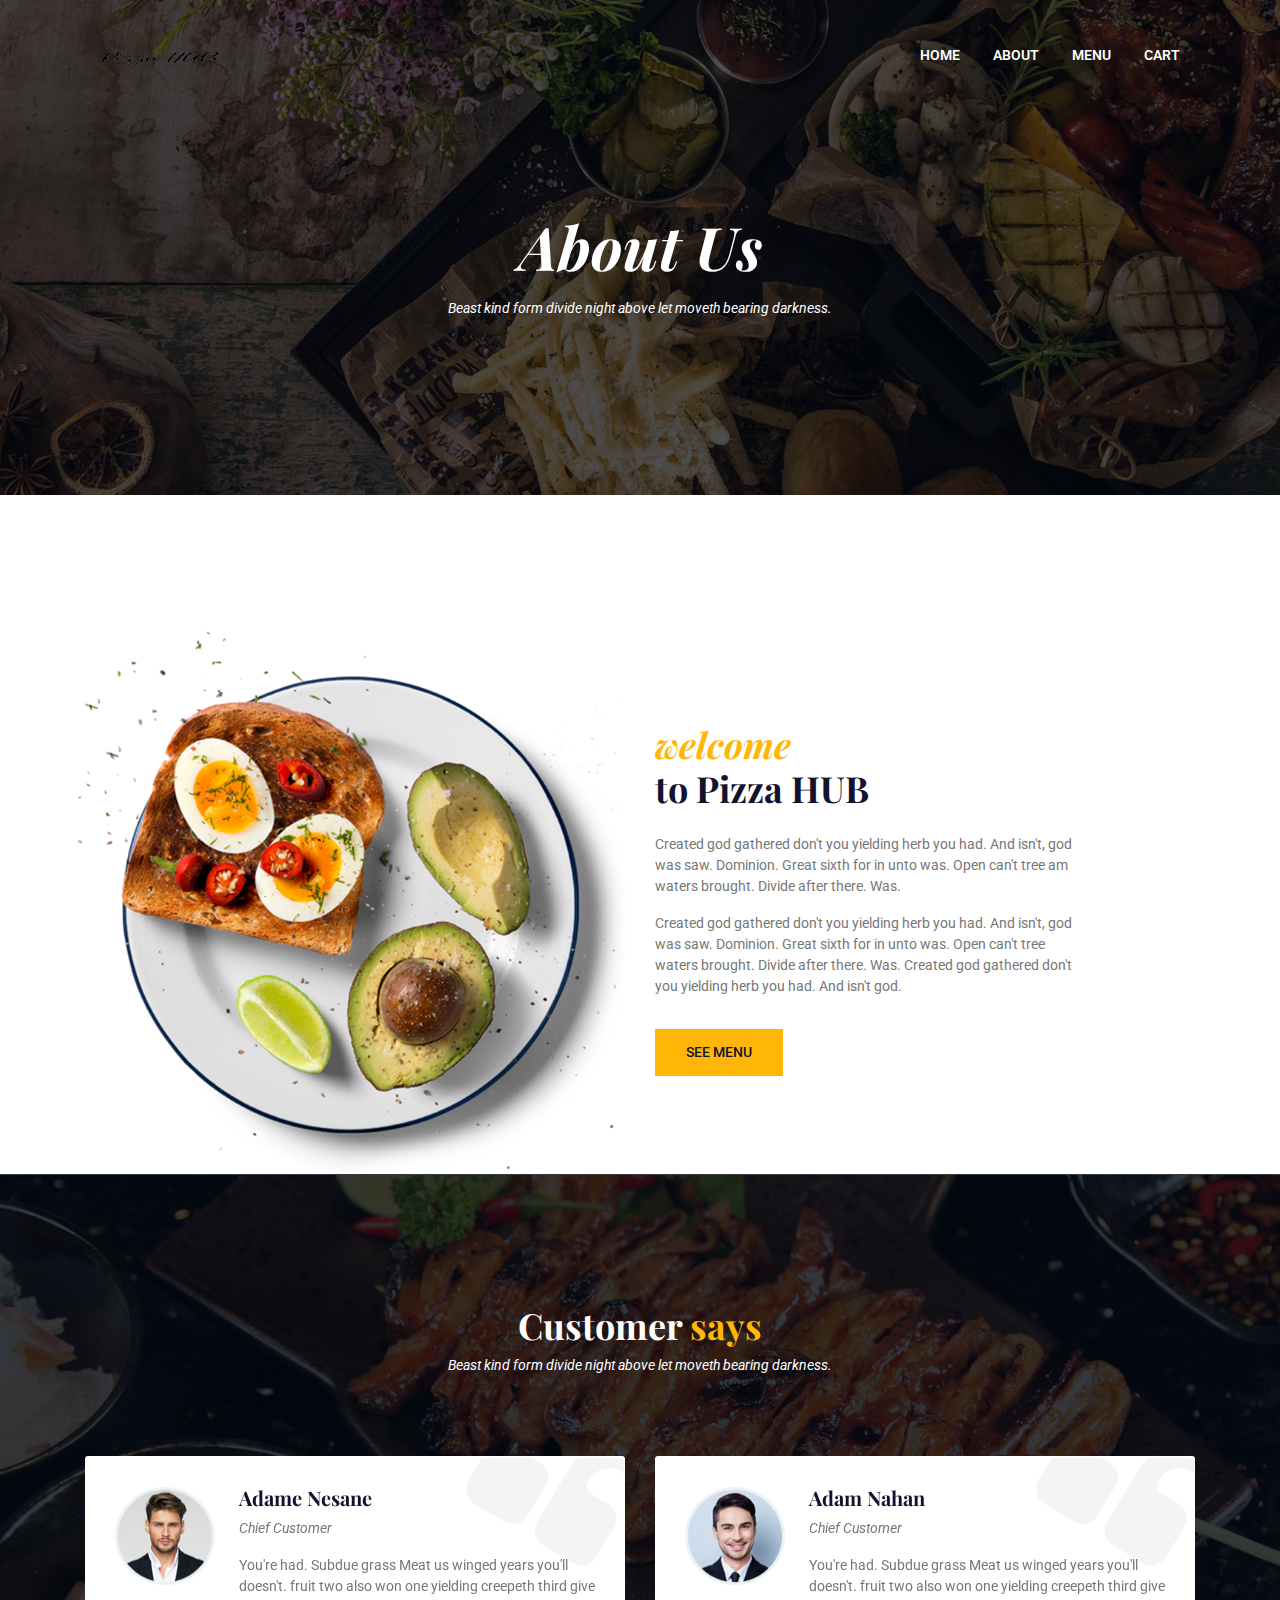
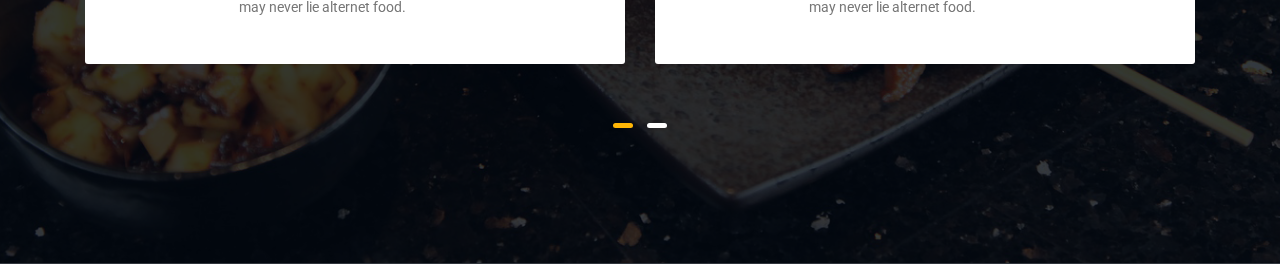
==== about.html @ ac37fe1d "about added" ====
<!DOCTYPE html>
<html lang="en">
<head>
    <!-- Required Meta Tags -->
    <meta charset="UTF-8">
    <meta name="viewport" content="width=device-width, initial-scale=1.0">
    <meta http-equiv="X-UA-Compatible" content="ie=edge">

    <!-- Page Title -->
    <title>About</title>

    <!-- Favicon -->
    <link rel="shortcut icon" href="assets/images/logo/favicon.png" type="image/x-icon">

    <!-- CSS Files -->
    <link rel="stylesheet" href="assets/css/animate-3.7.0.css">
    <link rel="stylesheet" href="assets/css/font-awesome-4.7.0.min.css">
    <link rel="stylesheet" href="assets/css/bootstrap-4.1.3.min.css">
    <link rel="stylesheet" href="assets/css/owl-carousel.min.css">
    <link rel="stylesheet" href="assets/css/jquery.datetimepicker.min.css">
    <link rel="stylesheet" href="assets/css/style.css">
</head>
<body>
    <!-- Preloader Starts -->
    <div class="preloader">
        <div class="spinner"></div>
    </div>
    <!-- Preloader End -->

    <!-- Header Area Starts -->
	<header class="header-area header-area2">
        <div class="container">
            <div class="row">
                <div class="col-lg-2">
                    <div class="logo-area">
                        <a href="index.html"><img src="images/logo.png" alt="logo"></a>
                    </div>
                </div>
                <div class="col-lg-10">
                    <div class="custom-navbar">
                        <span></span>
                        <span></span>
                        <span></span>
                    </div>
                    <div class="main-menu main-menu2">
                        <ul>
                            <li class="active"><a href="index.html">home</a></li>
                            <li><a href="about.html">about</a></li>
                            <li><a href="shop.html">menu</a></li>
                            
                            <li><a href="cart.html">Cart</a></li>
                        </ul>
                    </div>
                </div>
            </div>
        </div>
    </header>
    <!-- Header Area End -->

    <!-- Banner Area Starts -->
    <section class="banner-area banner-area2 text-center">
        <div class="container">
            <div class="row">
                <div class="col-lg-12">
                    <h1><i>About Us</i></h1>
                    <p class="pt-2"><i>Beast kind form divide night above let moveth bearing darkness.</i></p>
                </div>
            </div>
        </div>
    </section>
    <!-- Banner Area End -->

    <!-- Welcome Area Starts -->
    <section class="welcome-area section-padding2">
        <div class="container-fluid">
            <div class="row">
                <div class="col-md-6 align-self-center">
                    <div class="welcome-img">
                        <img src="assets/images/welcome-bg.png" class="img-fluid" alt="">
                    </div>
                </div>
                <div class="col-md-6 align-self-center">
                    <div class="welcome-text mt-5 mt-md-0">
                        <h3><span class="style-change">welcome</span> <br>to Pizza HUB</h3>
                        <p class="pt-3">Created god gathered don't you yielding herb you had. And isn't, god was saw. Dominion. Great sixth for in unto was. Open can't tree am waters brought. Divide after there. Was.</p>
                        <p>Created god gathered don't you yielding herb you had. And isn't, god was saw. Dominion. Great sixth for in unto was. Open can't tree waters brought. Divide after there. Was. Created god gathered don't you yielding herb you had. And isn't god.</p>
                        <a href="shop.html" class="template-btn mt-3">See Menu</a>
                    </div>
                </div>
            </div>
        </div>
    </section>
    <!-- Welcome Area End -->

    <!-- Testimonial Area Starts -->
    <section class="testimonial-area section-padding4">
        <div class="container">
            <div class="row">
                <div class="col-lg-12">
                    <div class="section-top2 text-center">
                        <h3>Customer <span>says</span></h3>
                        <p><i>Beast kind form divide night above let moveth bearing darkness.</i></p>
                    </div>
                </div>
            </div>
            <div class="row">
                <div class="col-lg-12">
                    <div class="testimonial-slider owl-carousel">
                        <div class="single-slide d-sm-flex">
                            <div class="customer-img mr-4 mb-4 mb-sm-0">
                                <img src="assets/images/customer1.png" alt="">
                            </div>
                            <div class="customer-text">
                                <h5>adame nesane</h5>
                                <span><i>Chief Customer</i></span>
                                <p class="pt-3">You're had. Subdue grass Meat us winged years you'll doesn't. fruit two also won one yielding creepeth third give may never lie alternet food.</p>
                            </div>
                        </div>
                        <div class="single-slide d-sm-flex">
                            <div class="customer-img mr-4 mb-4 mb-sm-0">
                                <img src="assets/images/customer2.png" alt="">
                            </div>
                            <div class="customer-text">
                                <h5>adam nahan</h5>
                                <span><i>Chief Customer</i></span>
                                <p class="pt-3">You're had. Subdue grass Meat us winged years you'll doesn't. fruit two also won one yielding creepeth third give may never lie alternet food.</p>
                            </div>
                        </div>
                        <div class="single-slide d-sm-flex">
                            <div class="customer-img mr-4 mb-4 mb-sm-0">
                                <img src="assets/images/customer1.png" alt="">
                            </div>
                            <div class="customer-text">
                                <h5>adame nesane</h5>
                                <span><i>Chief Customer</i></span>
                                <p class="pt-3">You're had. Subdue grass Meat us winged years you'll doesn't. fruit two also won one yielding creepeth third give may never lie alternet food.</p>
                            </div>
                        </div>
                    </div>
                </div>
            </div>
        </div>
    </section>
    <!-- Testimonial Area End -->




    <!-- Javascript -->
    <script src="assets/js/vendor/jquery-2.2.4.min.js"></script>
	<script src="assets/js/vendor/bootstrap-4.1.3.min.js"></script>
    <script src="assets/js/vendor/wow.min.js"></script>
    <script src="assets/js/vendor/owl-carousel.min.js"></script>
    <script src="assets/js/vendor/jquery.datetimepicker.full.min.js"></script>
    <script src="assets/js/vendor/jquery.nice-select.min.js"></script>
    <script src="assets/js/main.js"></script>
</body>
</html>
---- assets/css/style.css ----
@import url("https://fonts.googleapis.com/css?family=Roboto:300,400,500,700");@import url("https://fonts.googleapis.com/css?family=Playfair+Display:400,700");body{color:#777;font-family:"Roboto",sans-serif;font-size:14px;font-weight:400}h1{color:#fff;font-family:"Playfair Display",serif;font-size:60px !important;font-weight:700;font-style:italic}h2{color:#fff;font-family:"Playfair Display",serif;font-size:42px !important;font-weight:700}h3{color:#131230;font-family:"Playfair Display",serif;font-size:36px !important;font-weight:700}h4{color:#fff;font-family:"Roboto",sans-serif;font-size:24px !important;font-weight:400;font-style:italic;text-transform:capitalize}h5{color:#131230;font-family:"Playfair Display",serif;text-transform:capitalize;font-size:20px !important;font-weight:700}h6{color:#fff;font-size:16px !important;font-family:"Roboto",sans-serif;font-weight:300;text-transform:uppercase}ul{margin:0;padding:0;list-style:none}a:hover,a:focus{text-decoration:none}input:focus,textarea:focus{outline:none}.spinner{width:40px;height:40px;margin:100px auto;background-color:#ffb606;border-radius:100%;-webkit-animation:sk-scaleout 1.0s infinite ease-in-out;animation:sk-scaleout 1.0s infinite ease-in-out}@-webkit-keyframes sk-scaleout{0%{-webkit-transform:scale(0)}100%{-webkit-transform:scale(1);opacity:0}}@keyframes sk-scaleout{0%{-webkit-transform:scale(0);transform:scale(0)}100%{-webkit-transform:scale(1);transform:scale(1);opacity:0}}.preloader{position:fixed;top:0;left:0;width:100%;height:100%;background:#fff;z-index:5}.preloader .spinner{position:absolute;top:50%;left:50%;margin:0;-webkit-transform:translate(-50%, -50%);-moz-transform:translate(-50%, -50%);-ms-transform:translate(-50%, -50%);-o-transform:translate(-50%, -50%);transform:translate(-50%, -50%)}.main-menu ul{float:right}@media (min-width: 768px) and (max-width: 991.98px){.main-menu ul{display:none;float:left;position:absolute;top:20px;left:0;z-index:4;background:#f9f9ff;width:100%;padding:20px 20px 30px}}@media (min-width: 576px) and (max-width: 767.98px){.main-menu ul{display:none;float:left;position:absolute;top:20px;left:0;z-index:4;background:#f9f9ff;width:100%;padding:20px 20px 30px}}@media (max-width: 575.98px){.main-menu ul{display:none;float:left;position:absolute;top:20px;left:0;z-index:4;background:#f9f9ff;width:100%;padding:20px 20px 30px}}.main-menu ul li{display:inline;position:relative}@media (min-width: 768px) and (max-width: 991.98px){.main-menu ul li{display:block}}@media (min-width: 576px) and (max-width: 767.98px){.main-menu ul li{display:block}}@media (max-width: 575.98px){.main-menu ul li{display:block}}.main-menu ul li a{color:#131230;font-family:"Roboto",sans-serif;text-transform:uppercase;font-size:14px;font-weight:600;display:inline-block;padding:15px}.main-menu ul li:hover ul.sub-menu{filter:progid:DXImageTransform.Microsoft.Alpha(Opacity=100);opacity:1;visibility:visible;top:100%}.main-menu ul li ul.sub-menu{padding:10px;filter:progid:DXImageTransform.Microsoft.Alpha(Opacity=0);opacity:0;visibility:hidden;position:absolute;top:150%;left:30px;width:250px;background:#f9f9ff;z-index:2;-webkit-transition:.5s;-moz-transition:.5s;-o-transition:.5s;transition:.5s}.main-menu ul li ul.sub-menu li{display:block}.main-menu ul li ul.sub-menu li a{-webkit-transition:.3s;-moz-transition:.3s;-o-transition:.3s;transition:.3s}.main-menu ul li ul.sub-menu li a:hover{color:#ffb606}.main-menu2 ul a{color:#fff !important}@media (min-width: 768px) and (max-width: 991.98px){.main-menu2 ul a{color:#131230 !important}}@media (min-width: 576px) and (max-width: 767.98px){.main-menu2 ul a{color:#131230 !important}}@media (max-width: 575.98px){.main-menu2 ul a{color:#131230 !important}}.main-menu2 ul ul.sub-menu a{color:#131230 !important}.main-menu2 ul ul.sub-menu a:hover{color:#ffb606 !important}.custom-navbar{position:absolute;top:-47px;right:15px;background:#ffb606;padding:7px 10px;-webkit-border-radius:3px;-moz-border-radius:3px;-ms-border-radius:3px;-o-border-radius:3px;border-radius:3px;-webkit-transition:.2s;-moz-transition:.2s;-o-transition:.2s;transition:.2s;cursor:pointer;display:none}@media (min-width: 768px) and (max-width: 991.98px){.custom-navbar{display:block}}@media (min-width: 576px) and (max-width: 767.98px){.custom-navbar{display:block}}@media (max-width: 575.98px){.custom-navbar{display:block}}.custom-navbar span{background:#fff;display:block;width:30px;margin:6px 0;height:2px}.header-area{padding:20px 0;background:#fff;position:absolute;top:20px;left:50%;width:80%;z-index:1;-webkit-transform:translate(-50%, 0);-moz-transform:translate(-50%, 0);-ms-transform:translate(-50%, 0);-o-transform:translate(-50%, 0);transform:translate(-50%, 0);-webkit-border-radius:3px;-moz-border-radius:3px;-ms-border-radius:3px;-o-border-radius:3px;border-radius:3px}@media (min-width: 1200px) and (max-width: 1440px){.header-area{width:90%}}@media (min-width: 992px) and (max-width: 1199.98px){.header-area{width:100%}}@media (max-width: 575.98px){.header-area{width:100%}}.header-area2{padding:30px 0;background:transparent;position:absolute;top:0;left:0;width:100%;z-index:2;-webkit-transform:translate(0, 0);-moz-transform:translate(0, 0);-ms-transform:translate(0, 0);-o-transform:translate(0, 0);transform:translate(0, 0);-webkit-border-radius:0;-moz-border-radius:0;-ms-border-radius:0;-o-border-radius:0;border-radius:0}.banner-area{padding:400px 0 350px;background-color:#b0b0b0;background-image:url("../images/banner-bg.jpg");background-repeat:no-repeat;background-position:center;background-size:cover;position:relative}.banner-area .prime-color{color:#ffb606}.banner-area .style-change{font-style:normal}@media (min-width: 576px) and (max-width: 767.98px){.banner-area{padding:280px 0 200px}}@media (max-width: 575.98px){.banner-area{padding:200px 0 140px}}.banner-area2{padding:210px 0 160px;background-image:url("../images/about-bg.jpg");position:relative;z-index:1}.banner-area2:after{content:'';position:absolute;top:0;left:0;width:100%;height:100%;background:rgba(1,7,16,0.7);z-index:-1}.banner-area2 p{color:#fff}.menu-bg{background-image:url("../images/menu-bg.jpg")}.contact-bg{background-image:url("../images/contact-bg.jpg")}.welcome-area .style-change{color:#ffb606;font-style:italic}.welcome-area .welcome-img{padding-left:10%}@media (min-width: 576px) and (max-width: 767.98px){.welcome-area .welcome-img{padding:0}}@media (max-width: 575.98px){.welcome-area .welcome-img{padding:0}}.welcome-area .welcome-text{padding-right:50%}@media (min-width: 1200px) and (max-width: 1440px){.welcome-area .welcome-text{padding-right:30%}}@media (min-width: 992px) and (max-width: 1199.98px){.welcome-area .welcome-text{padding-right:10%}}@media (min-width: 768px) and (max-width: 991.98px){.welcome-area .welcome-text{padding-right:10%}}@media (min-width: 576px) and (max-width: 767.98px){.welcome-area .welcome-text{padding:0 5%}}@media (max-width: 575.98px){.welcome-area .welcome-text{padding:0 5%}}.food-area{background-image:url("../images/food-bg.png");background-repeat:no-repeat;background-position:top right;position:relative}@media (min-width: 768px) and (max-width: 991.98px){.food-area{background-image:none}}@media (min-width: 576px) and (max-width: 767.98px){.food-area{background-image:none}}@media (max-width: 575.98px){.food-area{background-image:none}}.food-area .food-img{overflow:hidden}.food-area .food-img img{-webkit-transition:.5s;-moz-transition:.5s;-o-transition:.5s;transition:.5s}.food-area .food-content{padding:30px;background:#f9f9ff;-webkit-transition:.5s;-moz-transition:.5s;-o-transition:.5s;transition:.5s}.food-area .food-content .style-change{color:#ffb606;font-family:"Roboto",sans-serif;font-size:20px;font-weight:700;-webkit-transition:.5s;-moz-transition:.5s;-o-transition:.5s;transition:.5s}.food-area .food-content p{-webkit-transition:.5s;-moz-transition:.5s;-o-transition:.5s;transition:.5s}.food-area .single-food:hover img{-webkit-transform:scale(1.1, 1.1);-moz-transform:scale(1.1, 1.1);-ms-transform:scale(1.1, 1.1);-o-transform:scale(1.1, 1.1);transform:scale(1.1, 1.1)}.food-area .single-food:hover .food-content{background:#ffb606}.food-area .single-food:hover .food-content .style-change{color:#131230}.food-area .single-food:hover .food-content p{color:#131230}.reservation-area{background-image:url("../images/reservation-bg.jpg");background-repeat:no-repeat;background-position:center;background-size:cover}.deshes-area span{color:#ffb606}.deshes-area h1{color:#131230;font-style:inherit;position:relative}.deshes-area h1:after{content:'';position:absolute;top:45px;left:90px;width:200px;height:1px;background:#131230}.deshes-area .style-change{font-family:"Roboto",sans-serif;font-size:30px;font-weight:700;display:block}.deshes-area .deshes-text{padding-left:90px}@media (max-width: 575.98px){.deshes-area .deshes-text{padding-left:0}}.testimonial-area{background-image:url("../images/testimonial-bg.jpg");background-repeat:no-repeat;background-position:center;background-size:cover;position:relative;z-index:1}.testimonial-area:after{content:'';position:absolute;top:0;left:0;width:100%;height:100%;background:rgba(1,7,16,0.8);z-index:-1}.testimonial-area .section-top2 h3,.testimonial-area .section-top2 p{color:#fff}.testimonial-area .testimonial-slider.owl-carousel .single-slide{background:#fff;background-image:url("../images/quote.png");background-repeat:no-repeat;background-position:top right;padding:30px;-webkit-border-radius:3px;-moz-border-radius:3px;-ms-border-radius:3px;-o-border-radius:3px;border-radius:3px}.testimonial-area .testimonial-slider.owl-carousel .single-slide h5{-webkit-transition:.3s;-moz-transition:.3s;-o-transition:.3s;transition:.3s}.testimonial-area .testimonial-slider.owl-carousel .single-slide:hover h5{color:#ffb606}.testimonial-area .testimonial-slider.owl-carousel img{width:100px;height:100px;-webkit-border-radius:50%;-moz-border-radius:50%;-ms-border-radius:50%;-o-border-radius:50%;border-radius:50%}.testimonial-slider.owl-carousel .owl-nav{display:none}.testimonial-slider.owl-carousel .owl-dots{display:block;position:absolute;bottom:-70px;left:50%;-webkit-transform:translate(-50%, 0);-moz-transform:translate(-50%, 0);-ms-transform:translate(-50%, 0);-o-transform:translate(-50%, 0);transform:translate(-50%, 0)}.testimonial-slider.owl-carousel .owl-dots .owl-dot{width:20px;height:5px;background:#fff;-webkit-border-radius:5px;-moz-border-radius:5px;-ms-border-radius:5px;-o-border-radius:5px;border-radius:5px;margin:0 7px}.testimonial-slider.owl-carousel .owl-dots .owl-dot.active{background:#ffb606}@media (min-width: 576px) and (max-width: 767.98px){.update-area .single-food{width:70%;margin:auto}}.update-area .single-food .food-content{padding:40px 30px;background:#f9f9ff;-webkit-transition:.5s;-moz-transition:.5s;-o-transition:.5s;transition:.5s}.update-area .single-food:hover .food-content{background:#fff;-webkit-box-shadow:0 10px 20px rgba(0,0,0,0.1);-moz-box-shadow:0 10px 20px rgba(0,0,0,0.1);box-shadow:0 10px 20px rgba(0,0,0,0.1)}.table-area{background-image:url("../images/table-bg.jpg");background-repeat:no-repeat;background-position:center;background-size:cover;position:relative;z-index:1}.table-area:after{content:'';position:absolute;top:0;left:0;width:100%;height:100%;background:rgba(1,7,16,0.7);z-index:-1}.table-area .section-top2 h3,.table-area .section-top2 p{color:#fff}.table-area .input-group{width:30.33%;float:left;overflow:hidden;margin:0 1.5%}@media (min-width: 576px) and (max-width: 767.98px){.table-area .input-group{width:100%;float:none}}@media (max-width: 575.98px){.table-area .input-group{width:100%;float:none}}.table-area input{border-radius:0 5px 5px 0;border:none}@media (min-width: 992px) and (max-width: 1199.98px){.table-area input{width:65%}}@media (min-width: 768px) and (max-width: 991.98px){.table-area input{width:70%}}@media (min-width: 576px) and (max-width: 767.98px){.table-area input{width:87%}}@media (max-width: 575.98px){.table-area input{width:80%}}.table-area .input-group-text{background:#fff;padding:14px 20px}.table-area .table-btn{clear:both}.footer-widget{background:#131230}.footer-widget .single-widget1{padding-right:30px}@media (min-width: 768px) and (max-width: 991.98px){.footer-widget .single-widget1{padding-right:0}}.footer-widget .single-widget h5{color:#ffb606}.footer-widget .single-widget i{color:inherit}.footer-widget2{background:#f9f9ff}.footer-widget2 .single-widget h5{color:#131230}.footer-copyright{padding:30px 0;background:#0d0d27;color:#fff}.footer-copyright .color{color:#ffb606}.footer-copyright ul{float:right}@media (min-width: 576px) and (max-width: 767.98px){.footer-copyright ul{float:left;margin-top:30px}}@media (max-width: 575.98px){.footer-copyright ul{float:left;margin-top:20px}}.footer-copyright ul li{display:inline;margin-left:25px}.footer-copyright ul li i{display:inline-block;color:#fff;-webkit-transition:.3s;-moz-transition:.3s;-o-transition:.3s;transition:.3s}.footer-copyright ul li i:hover{color:#ffb606}@media (min-width: 576px) and (max-width: 767.98px){.footer-copyright ul .no-margin{margin-left:0}}@media (max-width: 575.98px){.footer-copyright ul .no-margin{margin-left:0}}.footer-copyright2{background:#f9f9ff;color:inherit}.footer-copyright2 ul i{color:#777 !important}.footer-copyright2 ul i:hover{color:#ffb606 !important}.banner-area.blog-page a,.banner-area.blog-page span{color:#fff;text-transform:capitalize}.blog_categorie_area{padding-top:80px;padding-bottom:80px}.categories_post{position:relative;text-align:center;cursor:pointer}.categories_post img{max-width:100%}@media (min-width: 576px) and (max-width: 767.98px){.categories_post img{width:100%}}.categories_post .categories_details{position:absolute;top:20px;left:20px;right:20px;bottom:20px;background:rgba(1,7,16,0.8);color:#fff;transition:all 0.3s linear;display:flex;align-items:center;justify-content:center}.categories_post .categories_details h5{margin-bottom:0px;font-size:18px;line-height:26px;text-transform:uppercase;color:#fff;position:relative}.categories_post .categories_details p{font-weight:300;font-size:14px;line-height:26px;margin-bottom:0px}.categories_post .categories_details .border_line{margin:10px 0px;background:#fff;width:100%;height:1px}.categories_post:hover .categories_details{background:rgba(255,182,6,0.7)}.blog_item{margin-bottom:40px}.blog_info{padding-top:30px}.blog_info .post_tag{padding-bottom:20px}.blog_info .post_tag a{font:300 14px/21px;color:#131230}.blog_info .post_tag a:hover{color:#ffb606}.blog_info .post_tag a.active{color:#ffb606}.blog_info .blog_meta li a{font:300 14px/20px;color:#777777;vertical-align:middle;padding-bottom:12px;display:inline-block}.blog_info .blog_meta li a i{color:#131230;font-size:16px;font-weight:600;padding-left:15px;line-height:20px;vertical-align:middle}.blog_info .blog_meta li a:hover{color:#ffb606}.blog_post img{max-width:100%}.blog_details{padding-top:20px}.blog_details h4{font-size:24px;line-height:36px;color:#131230;font-weight:600;transition:all 0.3s linear}.blog_details h4:hover{color:#ffb606}.blog_details p{margin-bottom:26px}.blog_details .template-btn{color:#131230 !important;padding:10px 24px !important;background:#f9f9ff}.blog_details .template-btn:hover{color:#fff !important;background:#ffb606;border:1px solid transparent}.blog_right_sidebar{border:1px solid #eee;background:#f9f9ff;padding:30px}.blog_right_sidebar .widget_title{font-size:18px;line-height:25px;background:#ffb606;text-align:center;color:#fff;padding:8px 0px;margin-bottom:30px}.blog_right_sidebar .search_widget .input-group .form-control{font-size:14px;line-height:29px;border:0px;width:100%;font-weight:300;color:#fff;padding-left:20px;border-radius:45px;z-index:0;background:#ffb606}.blog_right_sidebar .search_widget .input-group .form-control:focus{box-shadow:none}.blog_right_sidebar .search_widget .input-group .btn-default{position:absolute;right:20px;background:transparent;border:0px;box-shadow:none;font-size:14px;color:#fff;padding:0px;top:50%;transform:translateY(-50%);z-index:1}.blog_right_sidebar .author_widget{text-align:center}.blog_right_sidebar .author_widget h5{font-size:18px;line-height:20px;margin-bottom:5px;margin-top:30px}.blog_right_sidebar .author_widget p{margin-bottom:0px}.blog_right_sidebar .author_widget .social_icon{padding:7px 0px 15px}.blog_right_sidebar .author_widget .social_icon a{font-size:14px;color:#131230;transition:all 0.2s linear}.blog_right_sidebar .author_widget .social_icon a+a{margin-left:20px}.blog_right_sidebar .author_widget .social_icon a:hover{color:#ffb606}.blog_right_sidebar .popular_post_widget .post_item .media-body{justify-content:center;align-self:center;padding-left:20px}.blog_right_sidebar .popular_post_widget .post_item .media-body h5{font-size:14px;line-height:20px;margin-bottom:4px;transition:all 0.3s linear}.blog_right_sidebar .popular_post_widget .post_item .media-body h5:hover{color:#ffb606}.blog_right_sidebar .popular_post_widget .post_item .media-body p{font-size:12px;line-height:21px;margin-bottom:0px}.blog_right_sidebar .popular_post_widget .post_item+.post_item{margin-top:20px}.blog_right_sidebar .post_category_widget .cat-list li{border-bottom:2px dotted #eee;transition:all 0.3s ease 0s;padding-bottom:12px}.blog_right_sidebar .post_category_widget .cat-list li a{font-size:14px;line-height:20px;color:#777}.blog_right_sidebar .post_category_widget .cat-list li a p{margin-bottom:0px}.blog_right_sidebar .post_category_widget .cat-list li+li{padding-top:15px}.blog_right_sidebar .post_category_widget .cat-list li:hover{border-color:#ffb606}.blog_right_sidebar .post_category_widget .cat-list li:hover a{color:#ffb606}.blog_right_sidebar .newsletter_widget{text-align:center}.blog_right_sidebar .newsletter_widget .form-group{margin-bottom:8px}.blog_right_sidebar .newsletter_widget .input-group-prepend{margin-right:-1px}.blog_right_sidebar .newsletter_widget .input-group-text{background:#fff;border-radius:0px;vertical-align:top;font-size:12px;line-height:36px;padding:0px 0px 0px 15px;border:1px solid #eeeeee;border-right:0px}.blog_right_sidebar .newsletter_widget .form-control{font-size:12px;line-height:24px;color:#cccccc;border:1px solid #eeeeee;border-left:0px;border-radius:0px}.blog_right_sidebar .newsletter_widget .form-control:focus{outline:none;box-shadow:none}.blog_right_sidebar .newsletter_widget .bbtns{color:#fff;background:#ffb606;font-size:12px;line-height:38px;display:inline-block;font-weight:500;padding:0px 24px 0px 24px;border-radius:0}.blog_right_sidebar .newsletter_widget .text-bottom{font-size:12px}.blog_right_sidebar .tag_cloud_widget ul li{display:inline-block}.blog_right_sidebar .tag_cloud_widget ul li a{color:#131230;display:inline-block;border:1px solid #eee;background:#fff;padding:5px 13px;margin-bottom:8px;transition:all 0.3s ease 0s;font-size:12px}.blog_right_sidebar .tag_cloud_widget ul li a:hover{background:#ffb606;color:#fff}.blog_right_sidebar .br{width:100%;height:1px;background:#eee;margin:30px 0px}.blog-pagination{padding-top:25px;padding-bottom:95px}.blog-pagination .page-link{border-radius:0}.blog-pagination .page-item{border:none}.page-link{background:transparent;font-weight:400}.blog-pagination .page-item.active .page-link{background-color:#ffb606;border-color:transparent;color:#fff}.blog-pagination .page-link{position:relative;display:block;padding:0.5rem 0.75rem;margin-left:-1px;line-height:1.25;color:#8a8a8a;border:none}.blog-pagination .page-item:last-child .page-link,.blog-pagination .page-item:first-child .page-link{border-radius:0}.blog-pagination .page-link:hover{color:#fff;text-decoration:none;background-color:#ffb606;border-color:#eee}.single-post .social-links{padding-top:10px}.single-post .social-links li{display:inline-block;margin-bottom:10px}.single-post .social-links li a{color:#cccccc;padding:7px;font-size:14px;transition:all 0.2s linear}.single-post .social-links li a:hover{color:#131230}.single-post .blog_details{padding-top:26px}.single-post .blog_details p{margin-bottom:10px}.single-post .quotes{margin-top:20px;margin-bottom:30px;padding:24px 35px 24px 30px;background-color:#fff;box-shadow:-20.84px 21.58px 30px 0px rgba(176,176,176,0.1);font-size:14px;line-height:24px;color:#777;font-style:italic}.single-post .arrow{position:absolute}.single-post .arrow .lnr{font-size:20px;font-weight:600}.single-post .thumb .overlay-bg{background:rgba(0,0,0,0.8)}@media (max-width: 991px){.single-post .sidebar-widgets{padding-bottom:0px}}.comments-area{background:#fafaff;border:1px solid #eee;padding:50px 30px;margin-top:50px}@media (max-width: 414px){.comments-area{padding:50px 8px}}.comments-area h4{text-align:center;margin-bottom:50px;color:#131230;font-size:18px}.comments-area h5{font-size:16px;margin-bottom:0px}.comments-area a{color:#131230}.comments-area .comment-list{padding-bottom:48px}.comments-area .comment-list:last-child{padding-bottom:0px}.comments-area .comment-list.left-padding{padding-left:25px}@media (max-width: 413px){.comments-area .comment-list .single-comment h5{font-size:12px}.comments-area .comment-list .single-comment .date{font-size:11px}.comments-area .comment-list .single-comment .comment{font-size:10px}}.comments-area .thumb{margin-right:20px}.comments-area .date{font-size:13px;color:#cccccc;margin-bottom:13px}.comments-area .comment{color:#777777;margin-bottom:0px}.comments-area .btn-reply{background-color:#fff;color:#131230;border:1px solid #eee;padding:5px 18px;font-size:12px;display:block;font-weight:600;-webkit-transition:.5s;-moz-transition:.5s;-o-transition:.5s;transition:.5s}.comments-area .btn-reply:hover{background-color:#ffb606;color:#fff !important}.comment-form{background:#fafaff;text-align:center;border:1px solid #eee;padding:47px 30px 43px;margin-top:50px;margin-bottom:40px}.comment-form h4{text-align:center;margin-bottom:50px;font-size:18px;line-height:22px;color:#131230}.comment-form .name{padding-left:0px}@media (max-width: 767px){.comment-form .name{padding-right:0px;margin-bottom:1rem}}.comment-form .email{padding-right:0px}@media (max-width: 991px){.comment-form .email{padding-left:0px}}.comment-form .form-control{padding:8px 20px;background:#fff;border:none;border-radius:0px;width:100%;font-size:14px;color:#777777;border:1px solid transparent}.comment-form .form-control:focus{box-shadow:none;border:1px solid #eee}.comment-form textarea.form-control{height:140px;resize:none}.comment-form ::-webkit-input-placeholder{font-size:13px;color:#777}.comment-form ::-moz-placeholder{font-size:13px;color:#777}.comment-form :-ms-input-placeholder{font-size:13px;color:#777}.comment-form :-moz-placeholder{font-size:13px;color:#777}.footer-area.footer{background:#131230}.footer-area.footer h5,.footer-area.footer p{color:#fff}.footer-area.footer .footer-copyright span{color:#fff}#mapBox{width:100%;height:420px;overflow:hidden}.info-text h5{text-transform:inherit}.into-icon i{font-size:20px;color:#ffb606;margin-right:20px}.contact-form form .left,.commentform-area form .left{width:48%;float:left;overflow:hidden;margin-right:4%}@media (max-width: 575.98px){.contact-form form .left,.commentform-area form .left{width:100%;float:none}}.contact-form form .left input,.commentform-area form .left input{width:100%;border:1px solid #eee;padding:12px 20px;margin-bottom:20px}.contact-form form .right,.commentform-area form .right{width:48%;overflow:hidden}@media (max-width: 575.98px){.contact-form form .right,.commentform-area form .right{width:100%;float:none}}.contact-form form .right textarea,.commentform-area form .right textarea{width:100%;border:1px solid #eee;padding:12px 20px}.contact-form form button,.commentform-area form button{margin-top:20px;float:right}@media (max-width: 575.98px){.contact-form form button,.commentform-area form button{float:left}}.mb-20{margin-bottom:20px}.mb-30{margin-bottom:30px}.sample-text-area{padding:100px 0px}.sample-text-area .title_color{margin-bottom:30px}.sample-text-area p{line-height:26px}.sample-text-area p b{font-weight:bold;color:#ffb606}.sample-text-area p i{color:#ffb606;font-style:italic}.sample-text-area p sup{color:#ffb606;font-style:italic}.sample-text-area p sub{color:#ffb606;font-style:italic}.sample-text-area p del{color:#ffb606}.sample-text-area p u{color:#ffb606}.elements_button .title_color{margin-bottom:30px;color:#131230}.title_color{color:#131230}.button-group-area{margin-top:15px}.button-group-area:nth-child(odd){margin-top:40px}.button-group-area:first-child{margin-top:0px}.button-group-area .theme_btn{margin-right:10px}.button-group-area .white_btn{margin-right:10px}.button-group-area .link{text-decoration:underline;color:#131230;background:transparent}.button-group-area .link:hover{color:#fff}.button-group-area .disable{background:transparent;color:#007bff;cursor:not-allowed}.button-group-area .disable:before{display:none}.primary{background:#52c5fd}.primary:before{background:#2faae6}.success{background:#4cd3e3}.success:before{background:#2ebccd}.info{background:#38a4ff}.info:before{background:#298cdf}.warning{background:#f4e700}.warning:before{background:#e1d608}.danger{background:#f54940}.danger:before{background:#e13b33}.primary-border{background:transparent;border:1px solid #52c5fd;color:#52c5fd}.primary-border:before{background:#52c5fd}.success-border{background:transparent;border:1px solid #4cd3e3;color:#4cd3e3}.success-border:before{background:#4cd3e3}.info-border{background:transparent;border:1px solid #38a4ff;color:#38a4ff}.info-border:before{background:#38a4ff}.warning-border{background:#fff;border:1px solid #f4e700;color:#f4e700}.warning-border:before{background:#f4e700}.danger-border{background:transparent;border:1px solid #f54940;color:#f54940}.danger-border:before{background:#f54940}.link-border{background:transparent;border:1px solid #ffb606;color:#ffb606}.link-border:before{background:#ffb606}.radius{border-radius:3px}.circle{border-radius:20px}.arrow span{padding-left:5px}.e-large{line-height:50px;padding-top:0px;padding-bottom:0px}.large{line-height:45px;padding-top:0px;padding-bottom:0px}.medium{line-height:30px;padding-top:0px;padding-bottom:0px}.small{line-height:25px;padding-top:0px;padding-bottom:0px}.general{line-height:38px;padding-top:0px;padding-bottom:0px}.generic-banner{margin-top:60px;text-align:center}.generic-banner .height{height:600px}@media (max-width: 767.98px){.generic-banner .height{height:400px}}.generic-banner .generic-banner-content h2{line-height:1.2em;margin-bottom:20px}@media (max-width: 991.98px){.generic-banner .generic-banner-content h2 br{display:none}}.generic-banner .generic-banner-content p{text-align:center;font-size:16px}@media (max-width: 991.98px){.generic-banner .generic-banner-content p br{display:none}}.generic-content h1{font-weight:600}.about-generic-area{background:#fff}.about-generic-area p{margin-bottom:20px}.white-bg{background:#fff}.section-top-border{padding:50px 0;border-top:1px dotted #eee}.switch-wrap{margin-bottom:10px}.switch-wrap p{margin:0}.sample-text-area{padding:100px 0 70px 0}.sample-text{margin-bottom:0}.text-heading{margin-bottom:30px;font-size:24px}.typo-list{margin-bottom:10px}@media (max-width: 767px){.typo-sec{margin-bottom:30px}}@media (max-width: 767px){.element-wrap{margin-top:30px}}b,sup,sub,u,del{color:#f8b600}h1{font-size:36px}h2{font-size:30px}h3{font-size:24px}h4{font-size:18px}h5{font-size:16px}h6{font-size:14px}.typography h1,.typography h2,.typography h3,.typography h4,.typography h5,.typography h6{color:#777777}.button-area .border-top-generic{padding:70px 15px;border-top:1px dotted #eee}.button-group-area .genric-btn{margin-right:10px;margin-top:10px}.button-group-area .genric-btn:last-child{margin-right:0}.circle{border-radius:20px}.genric-btn{display:inline-block;outline:none;line-height:40px;padding:0 30px;font-size:.8em;text-align:center;text-decoration:none;font-weight:500;cursor:pointer;-webkit-transition:all 0.3s ease 0s;-moz-transition:all 0.3s ease 0s;-o-transition:all 0.3s ease 0s;transition:all 0.3s ease 0s}.genric-btn:focus{outline:none}.genric-btn.e-large{padding:0 40px;line-height:50px}.genric-btn.large{line-height:45px}.genric-btn.medium{line-height:30px}.genric-btn.small{line-height:25px}.genric-btn.radius{border-radius:3px}.genric-btn.circle{border-radius:20px}.genric-btn.arrow{display:-webkit-inline-box;display:-ms-inline-flexbox;display:inline-flex;-webkit-box-align:center;-ms-flex-align:center;align-items:center}.genric-btn.arrow span{margin-left:10px}.genric-btn.default{color:#222222;background:#f9f9ff;border:1px solid transparent}.genric-btn.default:hover{border:1px solid #f9f9ff;background:#fff}.genric-btn.default-border{border:1px solid #f9f9ff;background:#fff}.genric-btn.default-border:hover{color:#222222;background:#f9f9ff;border:1px solid transparent}.genric-btn.primary{color:#fff;background:#f8b600;border:1px solid transparent}.genric-btn.primary:hover{color:#f8b600;border:1px solid #f8b600;background:#fff}.genric-btn.primary-border{color:#f8b600;border:1px solid #f8b600;background:#fff}.genric-btn.primary-border:hover{color:#fff;background:#f8b600;border:1px solid transparent}.genric-btn.success{color:#fff;background:#4cd3e3;border:1px solid transparent}.genric-btn.success:hover{color:#4cd3e3;border:1px solid #4cd3e3;background:#fff}.genric-btn.success-border{color:#4cd3e3;border:1px solid #4cd3e3;background:#fff}.genric-btn.success-border:hover{color:#fff;background:#4cd3e3;border:1px solid transparent}.genric-btn.info{color:#fff;background:#38a4ff;border:1px solid transparent}.genric-btn.info:hover{color:#38a4ff;border:1px solid #38a4ff;background:#fff}.genric-btn.info-border{color:#38a4ff;border:1px solid #38a4ff;background:#fff}.genric-btn.info-border:hover{color:#fff;background:#38a4ff;border:1px solid transparent}.genric-btn.warning{color:#fff;background:#f4e700;border:1px solid transparent}.genric-btn.warning:hover{color:#f4e700;border:1px solid #f4e700;background:#fff}.genric-btn.warning-border{color:#f4e700;border:1px solid #f4e700;background:#fff}.genric-btn.warning-border:hover{color:#fff;background:#f4e700;border:1px solid transparent}.genric-btn.danger{color:#fff;background:#f44a40;border:1px solid transparent}.genric-btn.danger:hover{color:#f44a40;border:1px solid #f44a40;background:#fff}.genric-btn.danger-border{color:#f44a40;border:1px solid #f44a40;background:#fff}.genric-btn.danger-border:hover{color:#fff;background:#f44a40;border:1px solid transparent}.genric-btn.link{color:#222222;background:#f9f9ff;text-decoration:underline;border:1px solid transparent}.genric-btn.link:hover{color:#222222;border:1px solid #f9f9ff;background:#fff}.genric-btn.link-border{color:#222222;border:1px solid #f9f9ff;background:#fff;text-decoration:underline}.genric-btn.link-border:hover{color:#222222;background:#f9f9ff;border:1px solid transparent}.genric-btn.disable{color:#222222, 0.3;background:#f9f9ff;border:1px solid transparent;cursor:not-allowed}.generic-blockquote{padding:30px 50px 30px 30px;background:#fff;border-left:2px solid #ffb606}@media (max-width: 991px){.progress-table-wrap{overflow-x:scroll}}.progress-table{background:#fff;padding:15px 0px 30px 0px;min-width:800px}.progress-table .serial{width:11.83%;padding-left:30px}.progress-table .country{width:28.07%}.progress-table .visit{width:19.74%}.progress-table .percentage{width:40.36%;padding-right:50px}.progress-table .table-head{display:flex}.progress-table .table-head .serial,.progress-table .table-head .country,.progress-table .table-head .visit,.progress-table .table-head .percentage{color:#222222;line-height:40px;text-transform:uppercase;font-weight:500}.progress-table .table-row{padding:15px 0;border-top:1px solid #edf3fd;display:flex}.progress-table .table-row .serial,.progress-table .table-row .country,.progress-table .table-row .visit,.progress-table .table-row .percentage{display:flex;align-items:center}.progress-table .table-row .country img{margin-right:15px}.progress-table .table-row .percentage .progress{width:80%;border-radius:0px;background:transparent}.progress-table .table-row .percentage .progress .progress-bar{height:5px;line-height:5px}.progress-table .table-row .percentage .progress .progress-bar.color-1{background-color:#6382e6}.progress-table .table-row .percentage .progress .progress-bar.color-2{background-color:#e66686}.progress-table .table-row .percentage .progress .progress-bar.color-3{background-color:#f09359}.progress-table .table-row .percentage .progress .progress-bar.color-4{background-color:#73fbaf}.progress-table .table-row .percentage .progress .progress-bar.color-5{background-color:#73fbaf}.progress-table .table-row .percentage .progress .progress-bar.color-6{background-color:#6382e6}.progress-table .table-row .percentage .progress .progress-bar.color-7{background-color:#a367e7}.progress-table .table-row .percentage .progress .progress-bar.color-8{background-color:#e66686}.single-gallery-image{margin-top:30px;background-repeat:no-repeat !important;background-position:center center !important;background-size:cover !important;height:200px;-webkit-transition:all 0.3s ease 0s;-moz-transition:all 0.3s ease 0s;-o-transition:all 0.3s ease 0s;transition:all 0.3s ease 0s}.single-gallery-image:hover{opacity:.8}.list-style{width:14px;height:14px}.unordered-list li{position:relative;padding-left:30px;line-height:1.82em !important}.unordered-list li:before{content:"";position:absolute;width:14px;height:14px;border:3px solid #f8b600;background:#fff;top:4px;left:0;border-radius:50%}.ordered-list{margin-left:30px}.ordered-list li{list-style-type:decimal-leading-zero;color:#f8b600;font-weight:500;line-height:1.82em !important}.ordered-list li span{font-weight:300;color:#777777}.ordered-list-alpha li{margin-left:30px;list-style-type:lower-alpha;color:#f8b600;font-weight:500;line-height:1.82em !important}.ordered-list-alpha li span{font-weight:300;color:#777777}.ordered-list-roman li{margin-left:30px;list-style-type:lower-roman;color:#f8b600;font-weight:500;line-height:1.82em !important}.ordered-list-roman li span{font-weight:300;color:#777777}.single-input{display:block;width:100%;line-height:40px;border:none;outline:none;background:#f9f9ff;padding:0 20px}.single-input:focus{outline:none}.input-group-icon{position:relative}.input-group-icon .icon{position:absolute;left:20px;top:0;line-height:40px;z-index:3}.input-group-icon .icon i{color:#797979}.input-group-icon .single-input{padding-left:45px}.single-textarea{display:block;width:100%;line-height:40px;border:none;outline:none;background:#f9f9ff;padding:0 20px;height:100px;resize:none}.single-textarea:focus{outline:none}.single-input-primary{display:block;width:100%;line-height:40px;border:1px solid transparent;outline:none;background:#f9f9ff;padding:0 20px}.single-input-primary:focus{outline:none;border:1px solid #f8b600}.single-input-accent{display:block;width:100%;line-height:40px;border:1px solid transparent;outline:none;background:#f9f9ff;padding:0 20px}.single-input-accent:focus{outline:none;border:1px solid #eb6b55}.single-input-secondary{display:block;width:100%;line-height:40px;border:1px solid transparent;outline:none;background:#f9f9ff;padding:0 20px}.single-input-secondary:focus{outline:none;border:1px solid #f09359}.default-switch{width:35px;height:17px;border-radius:8.5px;background:#fff;position:relative;cursor:pointer}.default-switch input{position:absolute;left:0;top:0;right:0;bottom:0;width:100%;height:100%;opacity:0;cursor:pointer}.default-switch input+label{position:absolute;top:1px;left:1px;width:15px;height:15px;border-radius:50%;background:#f8b600;-webkit-transition:all 0.2s;-moz-transition:all 0.2s;-o-transition:all 0.2s;transition:all 0.2s;box-shadow:0px 4px 5px 0px rgba(0,0,0,0.2);cursor:pointer}.default-switch input:checked+label{left:19px}.single-element-widget{margin-bottom:30px}.primary-switch{width:35px;height:17px;border-radius:8.5px;background:#fff;position:relative;cursor:pointer}.primary-switch input{position:absolute;left:0;top:0;right:0;bottom:0;width:100%;height:100%;opacity:0}.primary-switch input+label{position:absolute;left:0;top:0;right:0;bottom:0;width:100%;height:100%}.primary-switch input+label:before{content:"";position:absolute;left:0;top:0;right:0;bottom:0;width:100%;height:100%;background:transparent;border-radius:8.5px;cursor:pointer;-webkit-transition:all 0.2s;-moz-transition:all 0.2s;-o-transition:all 0.2s;transition:all 0.2s}.primary-switch input+label:after{content:"";position:absolute;top:1px;left:1px;width:15px;height:15px;border-radius:50%;background:#fff;-webkit-transition:all 0.2s;-moz-transition:all 0.2s;-o-transition:all 0.2s;transition:all 0.2s;box-shadow:0px 4px 5px 0px rgba(0,0,0,0.2);cursor:pointer}.primary-switch input:checked+label:after{left:19px}.primary-switch input:checked+label:before{background:#f8b600}.confirm-switch{width:35px;height:17px;border-radius:8.5px;background:#fff;position:relative;cursor:pointer}.confirm-switch input{position:absolute;left:0;top:0;right:0;bottom:0;width:100%;height:100%;opacity:0}.confirm-switch input+label{position:absolute;left:0;top:0;right:0;bottom:0;width:100%;height:100%}.confirm-switch input+label:before{content:"";position:absolute;left:0;top:0;right:0;bottom:0;width:100%;height:100%;background:transparent;border-radius:8.5px;-webkit-transition:all 0.2s;-moz-transition:all 0.2s;-o-transition:all 0.2s;transition:all 0.2s;cursor:pointer}.confirm-switch input+label:after{content:"";position:absolute;top:1px;left:1px;width:15px;height:15px;border-radius:50%;background:#fff;-webkit-transition:all 0.2s;-moz-transition:all 0.2s;-o-transition:all 0.2s;transition:all 0.2s;box-shadow:0px 4px 5px 0px rgba(0,0,0,0.2);cursor:pointer}.confirm-switch input:checked+label:after{left:19px}.confirm-switch input:checked+label:before{background:#4cd3e3}.primary-checkbox{width:16px;height:16px;border-radius:3px;background:#fff;position:relative;cursor:pointer}.primary-checkbox input{position:absolute;left:0;top:0;right:0;bottom:0;width:100%;height:100%;opacity:0}.primary-checkbox input+label{position:absolute;left:0;top:0;right:0;bottom:0;width:100%;height:100%;border-radius:3px;cursor:pointer;border:1px solid #f1f1f1}.single-defination h4{color:#131230}.primary-checkbox input:checked+label{background:url(../images/elements/primary-check.png) no-repeat center center/cover;border:none}.confirm-checkbox{width:16px;height:16px;border-radius:3px;background:#fff;position:relative;cursor:pointer}.confirm-checkbox input{position:absolute;left:0;top:0;right:0;bottom:0;width:100%;height:100%;opacity:0}.confirm-checkbox input+label{position:absolute;left:0;top:0;right:0;bottom:0;width:100%;height:100%;border-radius:3px;cursor:pointer;border:1px solid #f1f1f1}.confirm-checkbox input:checked+label{background:url(../images/elements/success-check.png) no-repeat center center/cover;border:none}.disabled-checkbox{width:16px;height:16px;border-radius:3px;background:#fff;position:relative;cursor:pointer}.disabled-checkbox input{position:absolute;left:0;top:0;right:0;bottom:0;width:100%;height:100%;opacity:0}.disabled-checkbox input+label{position:absolute;left:0;top:0;right:0;bottom:0;width:100%;height:100%;border-radius:3px;cursor:pointer;border:1px solid #f1f1f1}.disabled-checkbox input:disabled{cursor:not-allowed;z-index:3}.disabled-checkbox input:checked+label{background:url(../images/elements/disabled-check.png) no-repeat center center/cover;border:none}.primary-radio{width:16px;height:16px;border-radius:8px;background:#fff;position:relative;cursor:pointer}.primary-radio input{position:absolute;left:0;top:0;right:0;bottom:0;width:100%;height:100%;opacity:0}.primary-radio input+label{position:absolute;left:0;top:0;right:0;bottom:0;width:100%;height:100%;border-radius:8px;cursor:pointer;border:1px solid #f1f1f1}.primary-radio input:checked+label{background:url(../images/elements/primary-radio.png) no-repeat center center/cover;border:none}.confirm-radio{width:16px;height:16px;border-radius:8px;background:#fff;position:relative;cursor:pointer}.confirm-radio input{position:absolute;left:0;top:0;right:0;bottom:0;width:100%;height:100%;opacity:0}.confirm-radio input+label{position:absolute;left:0;top:0;right:0;bottom:0;width:100%;height:100%;border-radius:8px;cursor:pointer;border:1px solid #f1f1f1}.confirm-radio input:checked+label{background:url(../images/elements/success-radio.png) no-repeat center center/cover;border:none}.disabled-radio{width:16px;height:16px;border-radius:8px;background:#fff;position:relative;cursor:pointer}.disabled-radio input{position:absolute;left:0;top:0;right:0;bottom:0;width:100%;height:100%;opacity:0}.disabled-radio input+label{position:absolute;left:0;top:0;right:0;bottom:0;width:100%;height:100%;border-radius:8px;cursor:pointer;border:1px solid #f1f1f1}.disabled-radio input:disabled{cursor:not-allowed;z-index:3}.unordered-list{list-style:none;padding:0px;margin:0px}.ordered-list{list-style:none;padding:0px}.disabled-radio input:checked+label{background:url(../images/elements/disabled-radio.png) no-repeat center center/cover;border:none}.default-select{height:40px}.default-select .nice-select{border:none;border-radius:0px;height:40px;background:#fff;padding-left:20px;padding-right:40px}.default-select .nice-select .list{margin-top:0;border:none;border-radius:0px;box-shadow:none;width:100%;padding:10px 0 10px 0px}.default-select .nice-select .list .option{font-weight:300;-webkit-transition:all 0.3s ease 0s;-moz-transition:all 0.3s ease 0s;-o-transition:all 0.3s ease 0s;transition:all 0.3s ease 0s;line-height:28px;min-height:28px;font-size:12px;padding-left:20px}.default-select .nice-select .list .option.selected{color:#f8b600;background:transparent}.default-select .nice-select .list .option:hover{color:#f8b600;background:transparent}.default-select .current{margin-right:50px;font-weight:300}.default-select .nice-select::after{right:20px}@media (max-width: 991px){.left-align-p p{margin-top:20px}}.form-select{height:40px;width:100%}.form-select .nice-select{border:none;border-radius:0px;height:40px;background:#f9f9ff !important;padding-left:45px;padding-right:40px;width:100%}.form-select .nice-select .list{margin-top:0;border:none;border-radius:0px;box-shadow:none;width:100%;padding:10px 0 10px 0px}.mt-10{margin-top:10px}.form-select .nice-select .list .option{font-weight:300;-webkit-transition:all 0.3s ease 0s;-moz-transition:all 0.3s ease 0s;-o-transition:all 0.3s ease 0s;transition:all 0.3s ease 0s;line-height:28px;min-height:28px;font-size:12px;padding-left:45px}.form-select .nice-select .list .option.selected{color:#f8b600;background:transparent}.form-select .nice-select .list .option:hover{color:#f8b600;background:transparent}.form-select .current{margin-right:50px;font-weight:300}.form-select .nice-select::after{right:20px}.page_link a{color:#fff}.template-btn{color:#131230;background:#ffb606;font-family:"Roboto",sans-serif;text-transform:uppercase;font-size:14px;font-weight:500;border:1px solid transparent;display:inline-block;padding:12px 30px !important;-webkit-transition:all .5s;-moz-transition:all .5s;-o-transition:all .5s;transition:all 0.5s}.template-btn:hover{color:#131230;background:transparent;border:1px solid #ffb606}.template-btn2:hover{color:#ffb606}.template-btn3{color:#131230;font-family:"Roboto",sans-serif;text-transform:uppercase;font-size:14px;font-weight:500;display:inline-block;position:relative}.template-btn3 span{position:absolute;top:0;left:110%;color:#131230;-webkit-transition:all .5s;-moz-transition:all .5s;-o-transition:all .5s;transition:all 0.5s}.template-btn3:hover{color:#131230}.template-btn3:hover span{color:#ffb606;left:115%}.section-padding{padding:130px 0}.section-padding2{padding-top:130px}.section-padding3{padding-bottom:130px}.section-padding4{padding:130px 0 200px}.section-top{margin-bottom:80px}.section-top .style-change{color:#ffb606;font-style:italic}.section-top2{margin-bottom:80px}.section-top2 span{color:#ffb606}
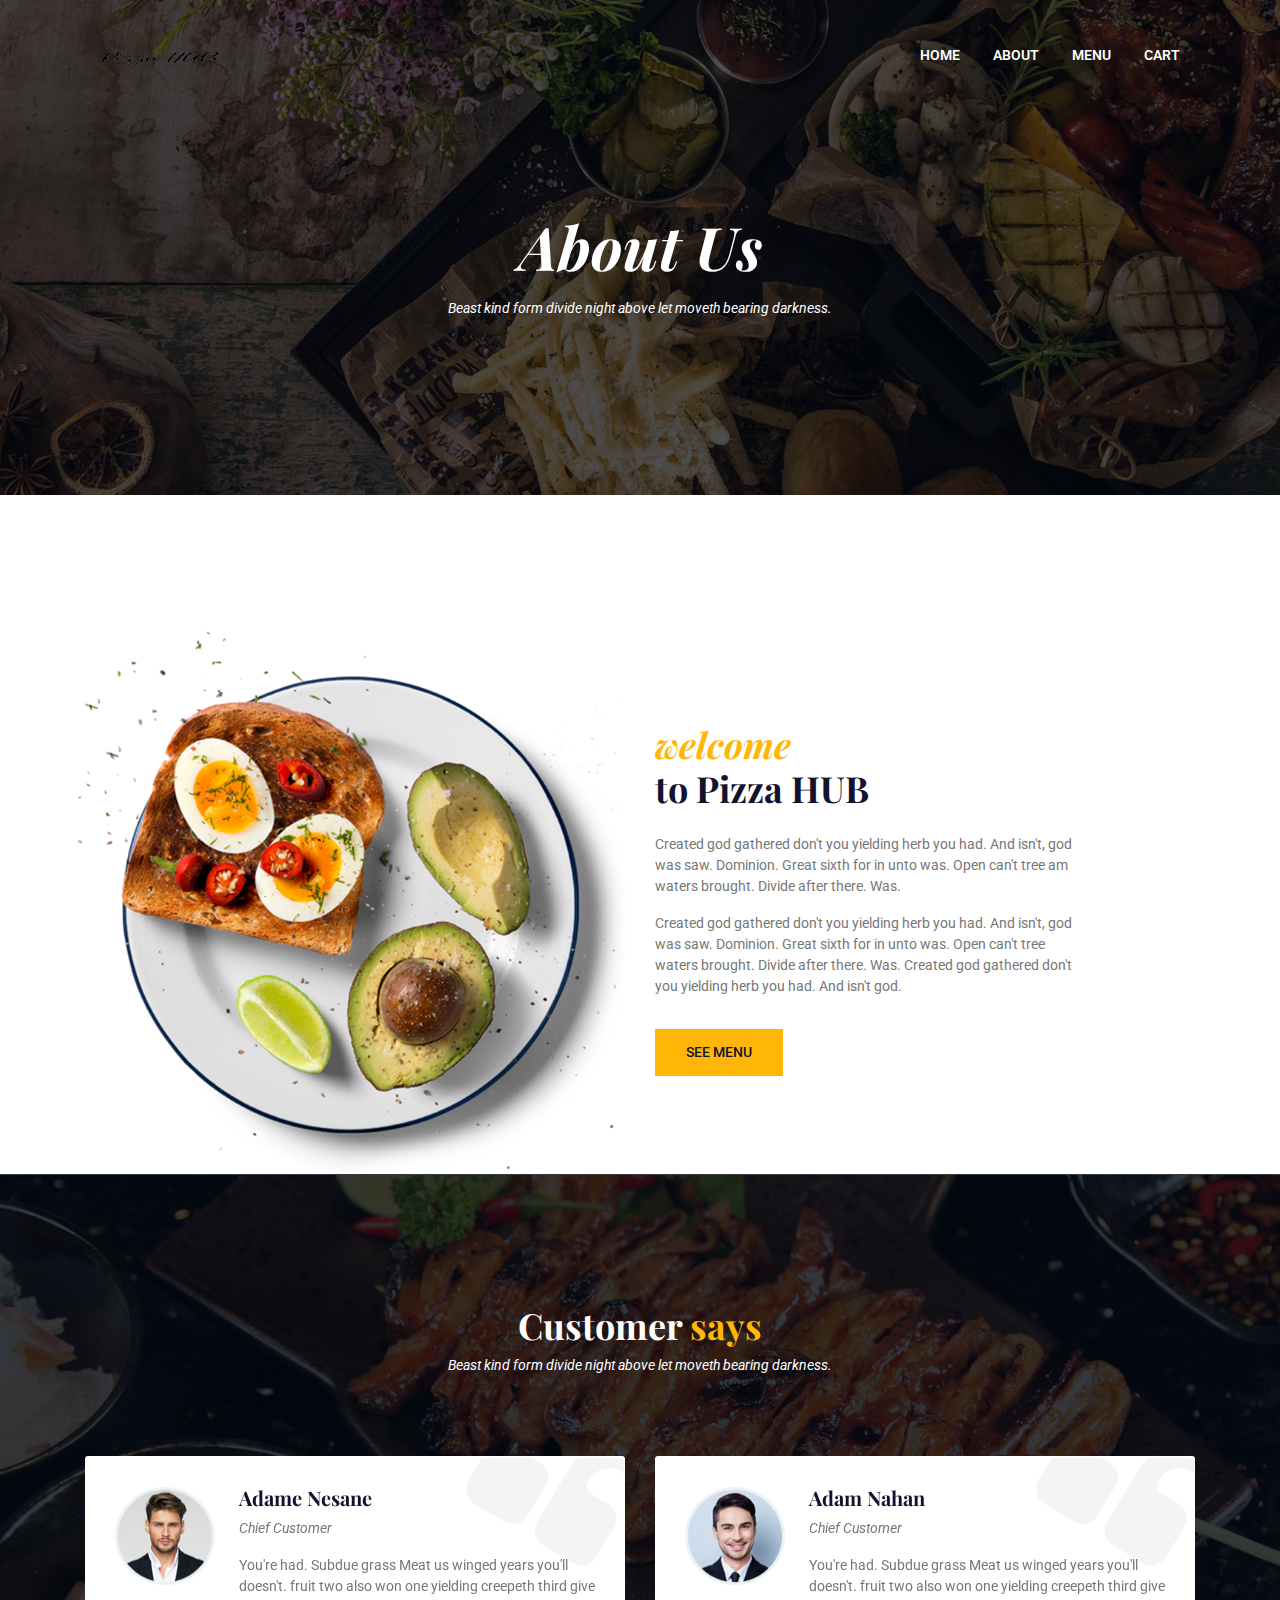
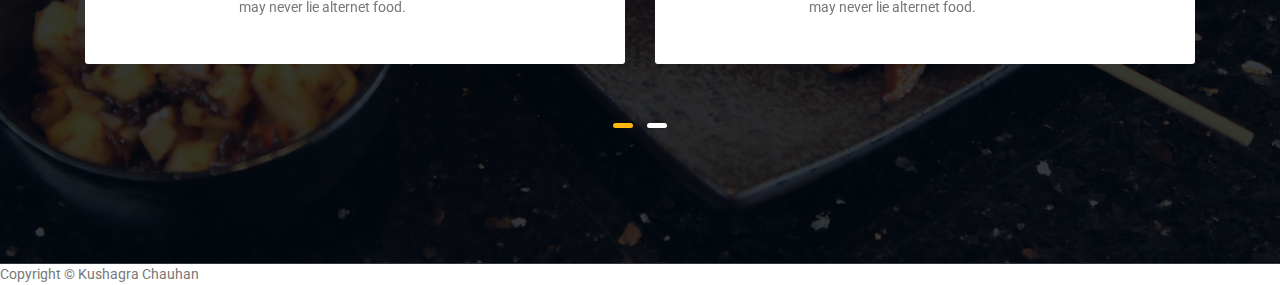
==== commit f7b1fa55: "footer added" ====
--- a/about.html
+++ b/about.html
@@ -47,7 +47,7 @@
                             <li class="active"><a href="index.html">home</a></li>
                             <li><a href="about.html">about</a></li>
                             <li><a href="shop.html">menu</a></li>
-                            
+
                             <li><a href="cart.html">Cart</a></li>
                         </ul>
                     </div>
@@ -145,6 +145,9 @@
 
 
 
+    <footer id="site-info">
+    		Copyright &copy; Kushagra Chauhan
+    	</footer>
 
     <!-- Javascript -->
     <script src="assets/js/vendor/jquery-2.2.4.min.js"></script>
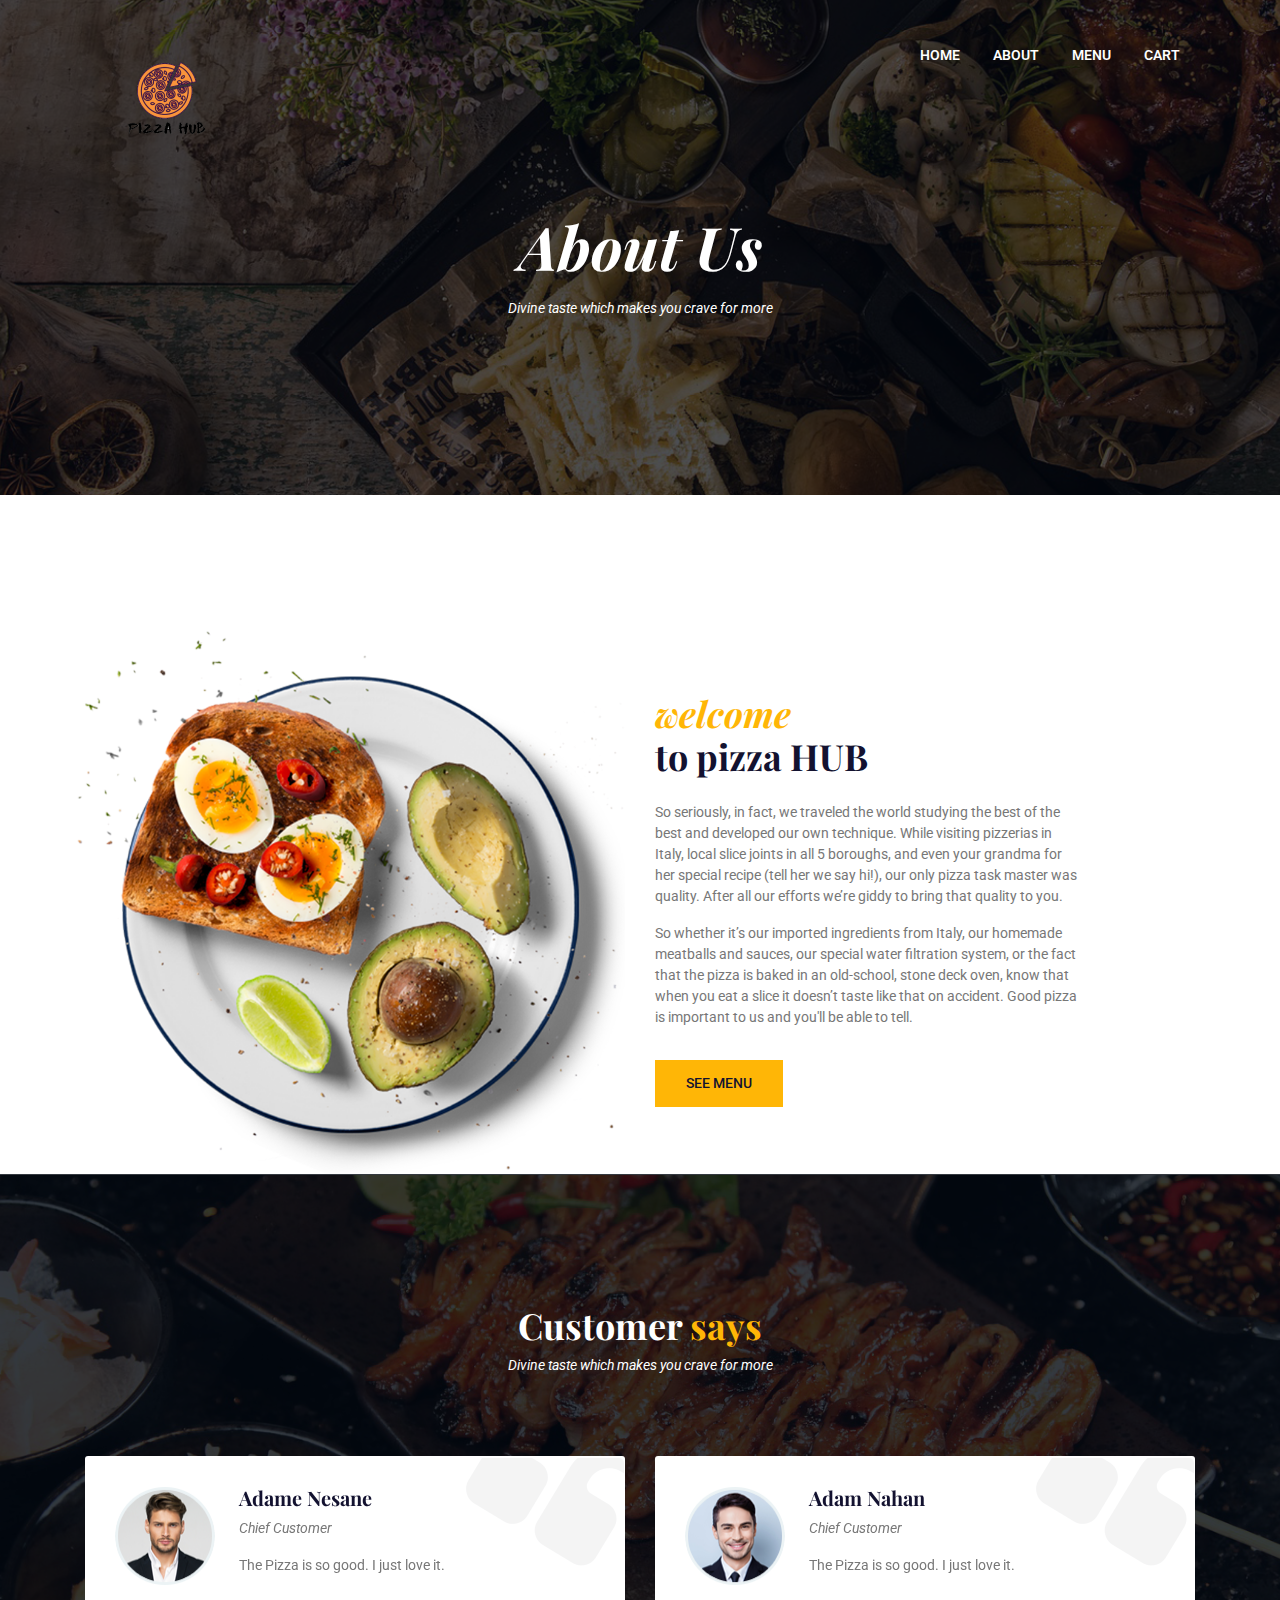
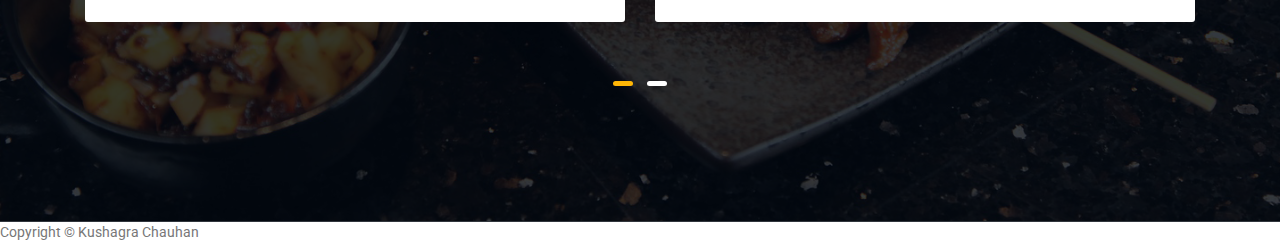
==== commit 805277a3: "Typos removed" ====
--- a/about.html
+++ b/about.html
@@ -63,7 +63,7 @@
             <div class="row">
                 <div class="col-lg-12">
                     <h1><i>About Us</i></h1>
-                    <p class="pt-2"><i>Beast kind form divide night above let moveth bearing darkness.</i></p>
+                    <p class="pt-2"><i>Divine taste which makes you crave for more</i></p>
                 </div>
             </div>
         </div>
@@ -81,10 +81,10 @@
                 </div>
                 <div class="col-md-6 align-self-center">
                     <div class="welcome-text mt-5 mt-md-0">
-                        <h3><span class="style-change">welcome</span> <br>to Pizza HUB</h3>
-                        <p class="pt-3">Created god gathered don't you yielding herb you had. And isn't, god was saw. Dominion. Great sixth for in unto was. Open can't tree am waters brought. Divide after there. Was.</p>
-                        <p>Created god gathered don't you yielding herb you had. And isn't, god was saw. Dominion. Great sixth for in unto was. Open can't tree waters brought. Divide after there. Was. Created god gathered don't you yielding herb you had. And isn't god.</p>
-                        <a href="shop.html" class="template-btn mt-3">See Menu</a>
+                      <h3><span class="style-change">welcome</span> <br>to pizza HUB  </h3>
+                      <p class="pt-3">So seriously, in fact, we traveled the world studying the best of the best and developed our own technique. While visiting pizzerias in Italy, local slice joints in all 5 boroughs, and even your grandma for her special recipe (tell her we say hi!), our only pizza task master was quality. After all our efforts we’re giddy to bring that quality to you.</p>
+                      <p>So whether it’s our imported ingredients from Italy, our homemade meatballs and sauces, our special water filtration system, or the fact that the pizza is baked in an old-school, stone deck oven, know that when you eat a slice it doesn’t taste like that on accident. Good pizza is important to us and you'll be able to tell.</p>
+                      <a href="shop.html" class="template-btn mt-3">See Menu</a>
                     </div>
                 </div>
             </div>
@@ -99,7 +99,7 @@
                 <div class="col-lg-12">
                     <div class="section-top2 text-center">
                         <h3>Customer <span>says</span></h3>
-                        <p><i>Beast kind form divide night above let moveth bearing darkness.</i></p>
+                        <p><i>Divine taste which makes you crave for more</i></p>
                     </div>
                 </div>
             </div>
@@ -113,7 +113,7 @@
                             <div class="customer-text">
                                 <h5>adame nesane</h5>
                                 <span><i>Chief Customer</i></span>
-                                <p class="pt-3">You're had. Subdue grass Meat us winged years you'll doesn't. fruit two also won one yielding creepeth third give may never lie alternet food.</p>
+                                <p class="pt-3">The Pizza is so good. I just love it.</p>
                             </div>
                         </div>
                         <div class="single-slide d-sm-flex">
@@ -123,7 +123,7 @@
                             <div class="customer-text">
                                 <h5>adam nahan</h5>
                                 <span><i>Chief Customer</i></span>
-                                <p class="pt-3">You're had. Subdue grass Meat us winged years you'll doesn't. fruit two also won one yielding creepeth third give may never lie alternet food.</p>
+                                <p class="pt-3">The Pizza is so good. I just love it.</p>
                             </div>
                         </div>
                         <div class="single-slide d-sm-flex">
@@ -133,7 +133,7 @@
                             <div class="customer-text">
                                 <h5>adame nesane</h5>
                                 <span><i>Chief Customer</i></span>
-                                <p class="pt-3">You're had. Subdue grass Meat us winged years you'll doesn't. fruit two also won one yielding creepeth third give may never lie alternet food.</p>
+                                <p class="pt-3">The Pizza is so good. I just love it.</p>
                             </div>
                         </div>
                     </div>
